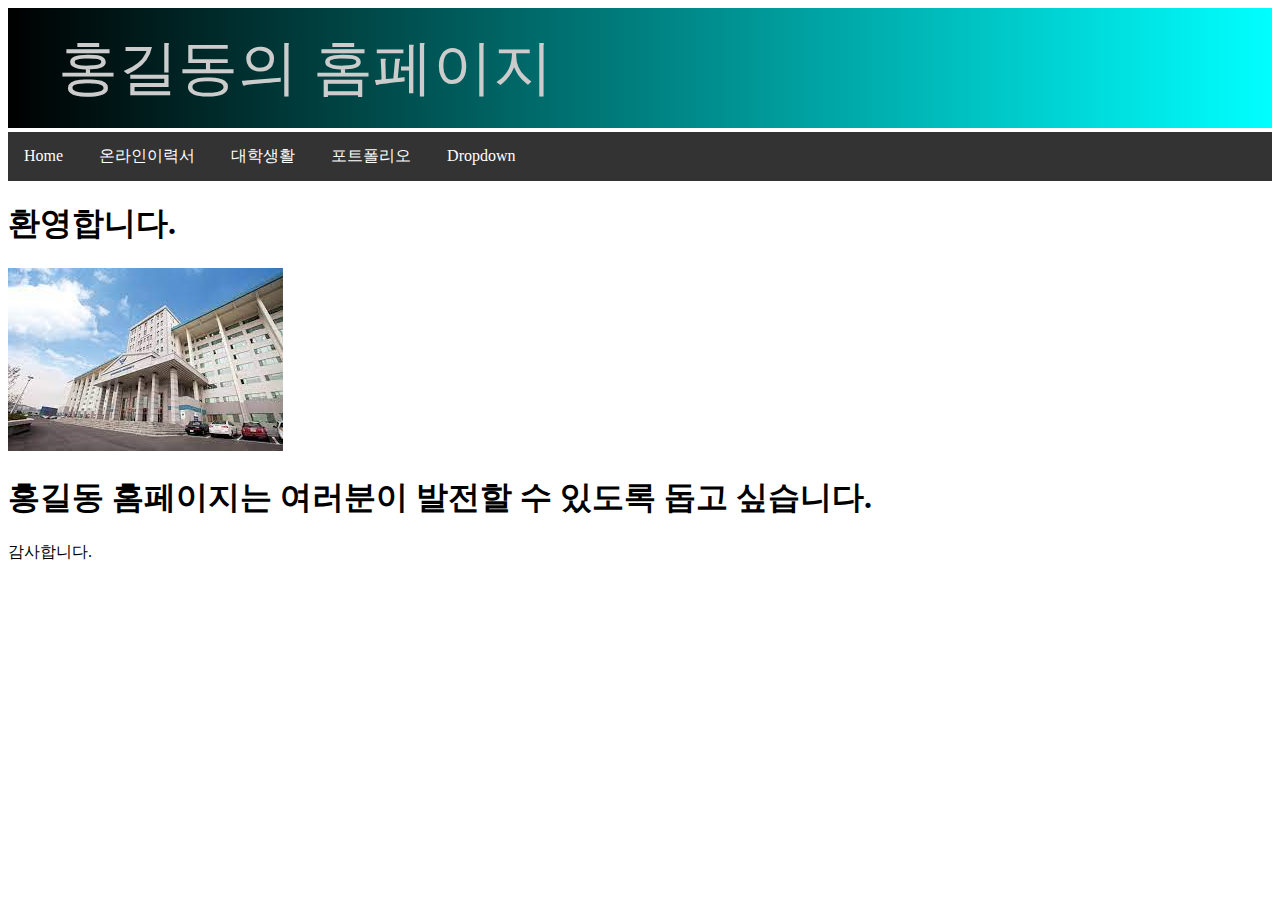
==== index.html @ bf4490af "first website upload" ====
<!DOCTYPE html>
<html lang="ko">
<head>
  <meta charset="UTF-8">
  <meta name="viewport" content="width=device-width, initial-scale=1.0">
  <title>'홍길동'의 홈페이지</title>
  <link rel="stylesheet" href="./css/mystyle.css">
  <style> </style>
</head>
<body>
  <svg height="120" width="100%">
    <!-- <defs> 요소는 그래픽 객체를 정의, <def> 요소 내에서 만든 객체는 출력되는 것은 아님
         나중에 사용하려면 fill 속성에 참조 연결하거나 <use> 요소를 이용해야함 
         <def> 요소 내에 선형그레디언트 정의 -->
    <defs>
      <linearGradient id="grad1" x1="0%" y1="0%" x2="100%" y2="0%">
        <stop offset="0%" style="stop-color:rgb(0,0,0);stop-opacity:1" />
        <stop offset="100%" style="stop-color:rgb(0,255,255);stop-opacity:1" />
      </linearGradient>
    </defs>
    <rect fill="url(#grad1)" x="0" y="0" width="100%" height="120" />
    <text fill="#cccccc" font-size="60" font-family="Verdana" x="50" y="80">홍길동의 홈페이지</text>
    Sorry, your browser does not support inline SVG.
  </svg>
    
  <ul>
    <li><a class="active" href="https://aaa.github.io/aaa">Home</a></li>
    <li><a href="./html/resume.html">온라인이력서</a></li>
    <li><a href="./html/ulife.html">대학생활</a></li>
    <li><a href="./html/portfolio.html">포트폴리오</a></li>
    <li class="dropdown">
      <a href="#" class="dropbtn">Dropdown</a>
      <div class="dropdown-content" >
        <a href="http://www.google.com">구글</a>
        <a href="http://www.youtube.com">유튜브</a>
        <a href="http://www.naver.com">네이버</a>
      </div>
    </li>
  </ul>

  <div>
    <h1 >환영합니다.</h1>
    <img src="./image/cwu.jpg" alt="청운대학교 사진">
  </div>
  <h1 >홍길동 홈페이지는 여러분이 발전할 수 있도록 돕고 싶습니다. </h1>
  <p> 감사합니다. </p>
   
   
</body>
</html>
---- css/mystyle.css ----
ul {
  list-style-type: none;
  margin: 0;
  padding: 0;
  overflow: visible;  
  /* 드롭다운메뉴가 확장될 때 메뉴 공간이 부족하여 오버플로우 발생
     overflow: visible; 은 오버클로우되는 콘텐츠를 잘라내지 않고 
     영역 범위 밖까지 콘텐츠를 출력함
     overflow: hidden은 오버클로우되는 콘텐츠를 잘라냄. */
  background-color: #333;
  position: sticky;
  top:0px;
  /* position: sticky는 미리 정의한 위치에 도달하기 전에는 
               다른 요소와 함께 스크롤 됨
     위치를 정의하기 위해 left, right, top, bottom 속성 사용
     top:0px; 은 화면(뷰포트)의 상단 0px 위치를 지정
     ul 요소는 뷰포트의 상단 0px 위치에 도달하면 sticky가 됨. 
     sticky는 화면에 마치 붙여놓은 것처럼 위치가 고정되는 것을 의미  
     스크롤 할 때 다른 요소는 함께 스크롤되지만 
     ul요소는 상단 0px 위치에 고정되어 움직이지 않음.  */
}

li {
  /* float: left; */
  display: inline-block;
  /* 가로방향으로 메뉴를 만들기 위해 두가지 방법 모두 사용 가능
     float: left;  => li항목을 float(부유)시키고 왼쪽부터 차례로 배치 
     display: inline-block; => 기본적으로 li는 display: block 요소임
                               즉, li항목 출력 후 줄바꿈이 일어남
     inline-block은 줄바꿈이 일어나지 않음
     따라서 li항목 출력 후 줄바꿈 없이 다음 li 항목이 가로방향으로 출력됨                           
     */
}

li a, .dropbtn {
  display: inline-block;
  /* a 요소와 .dropbtn(이것도 a 요소임)은 기본적으로 display: inline 요소임
     inline 요소는 block 요소와 달리 콘텐츠의 크기만큼만 영역을 차지함
     당연히 width, height, padding, margin 적용하지 못함. 
     아래와 같이 padding: 14px 16px;을 지정하면 보기 좋게 출력됨. 
     그러기 위해서는 display: inline-block로 바꾸어 주어야 함. 
     결과적으로 width, height, padding, margin 적용 가능함. 
     하지만 display: block 요소처럼 줄바꿈은 발생하지 않음.   
  */
  padding: 14px 16px;
  color: white;
  text-align: center;
  text-decoration: none;
}

li a:hover, .dropdown:hover .dropbtn {
  background-color: red;
}
/*     
li.dropdown {
  display: inline-block;
}
*/
.dropdown-content {
  /* .dropdown-content 클래스 요소는 구글, 유튜브, 네이버를 포함하는 
      확장되는 드롭다운 콘텐츠임. */
  display: none; /* 처음에는 드롭다운 메뉴가 보이지 않도록 설정 
                    사용자가 드롭다운 메뉴에 마우스오버하면 
                    display: block;으로 변경하여 보이게 함 
                    테스트를 할때는 메뉴가 보이지 않기 때문에
                    display: block로 하고 테스트하길 바람.  */
  position: absolute; 
  /* position: absolute; 는 출력되는 위치의 기준점을 정할 때 
     가장 가까운 조상(position: static;이 아니어야 함)을 기준점으로 사용 
     기본적으로 요소의 position 속성은 static으로 설정됨. 
     position: static은 normal flow에 따라 요소의 출력 위치가 정해짐
     html문서의 요소는 상단에서 하단으로 좌에서 우로 차례로 출력하는 것이
     normal flow(정상적인 흐름)임. 
     ***
     여기서, .dropdown-content의 아버지가 <li class="dropdown"> 요소임. 
             <li class="dropdown"> 요소는 position 속성을 지정하지 않음
             즉, position 속성은 기본값인 static으로 간주됨. 
     그렇다면 .dropdown-content의 할아버지를 살펴보자.     
             할아버지는 <ul>이고 position: sticky;로 설정함.
             따라서 <ul>요소를 기준으로 출력 위치가 결정됨       
  */
  background-color: #f9f9f9;
  min-width: 160px;
  box-shadow: 0px 8px 16px 0px rgba(0,0,0,0.2);
            /* 요소에 테두리(border)를 그리는 대신에 
               카드 형태의 박스의 그림지 효과를 줌. 
               오른쪽(0px), 아래(8px),
               blur(번짐, 16px), 확산(0px)
               그림자색 rgba(0,0,0,0.2) */
  z-index: 1; /* z-index 기본값은 0
                 요소들이 겹쳐질 때 z-index 값이 클수록 위쪽에 배치
                 아랫쪽에 배치되면 보이지 않거나 선택하지 못하게 됨. */
           
}

.dropdown-content a {
  color: black;
  padding: 12px 16px;
  text-decoration: none;
  display: block; 
  /* .dropdown-content a => .dropdown-content클래스의 후손인 a 
    a 요소는 기본적으로 display: inline 요소임 
     inline 요소는 block 요소와 달리 콘텐츠의 크기만큼만 영역을 차지함
     width, height, padding, margin 적용하지 못함. 
     특히, display: block 요소처럼 줄바꿈도 발생하지 않음.
     display: block로 바꾸어 주면 줄바꿈이 일어남. 
     구글
     유튜브
     네이버
     처럼 줄을 바꾸면서 드롭다운 목록이 출력됨. 
  */
  text-align: left;
}

.dropdown-content a:hover {background-color: #f1f1f1;}

.dropdown:hover .dropdown-content {
  display: block; /* 마우스 오버시 드롭다운 메뉴가 보이도록 설정 */
}
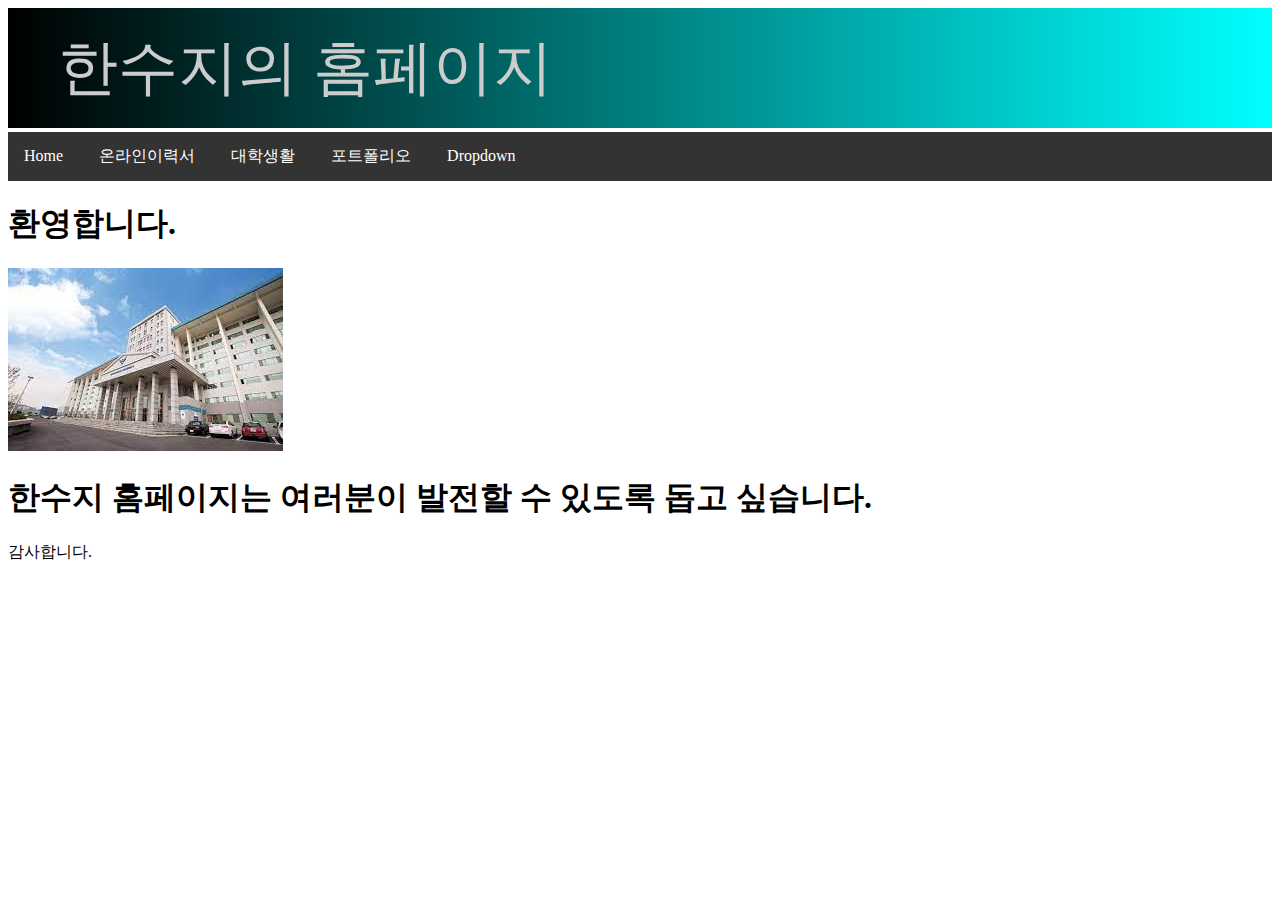
==== commit e83eec00: "index.html 수정" ====
--- a/index.html
+++ b/index.html
@@ -3,7 +3,7 @@
 <head>
   <meta charset="UTF-8">
   <meta name="viewport" content="width=device-width, initial-scale=1.0">
-  <title>'홍길동'의 홈페이지</title>
+  <title>한수지의 홈페이지</title>
   <link rel="stylesheet" href="./css/mystyle.css">
   <style> </style>
 </head>
@@ -19,7 +19,7 @@
       </linearGradient>
     </defs>
     <rect fill="url(#grad1)" x="0" y="0" width="100%" height="120" />
-    <text fill="#cccccc" font-size="60" font-family="Verdana" x="50" y="80">홍길동의 홈페이지</text>
+    <text fill="#cccccc" font-size="60" font-family="Verdana" x="50" y="80">한수지의 홈페이지</text>
     Sorry, your browser does not support inline SVG.
   </svg>
     
@@ -42,7 +42,7 @@
     <h1 >환영합니다.</h1>
     <img src="./image/cwu.jpg" alt="청운대학교 사진">
   </div>
-  <h1 >홍길동 홈페이지는 여러분이 발전할 수 있도록 돕고 싶습니다. </h1>
+  <h1 >한수지 홈페이지는 여러분이 발전할 수 있도록 돕고 싶습니다. </h1>
   <p> 감사합니다. </p>
    
    
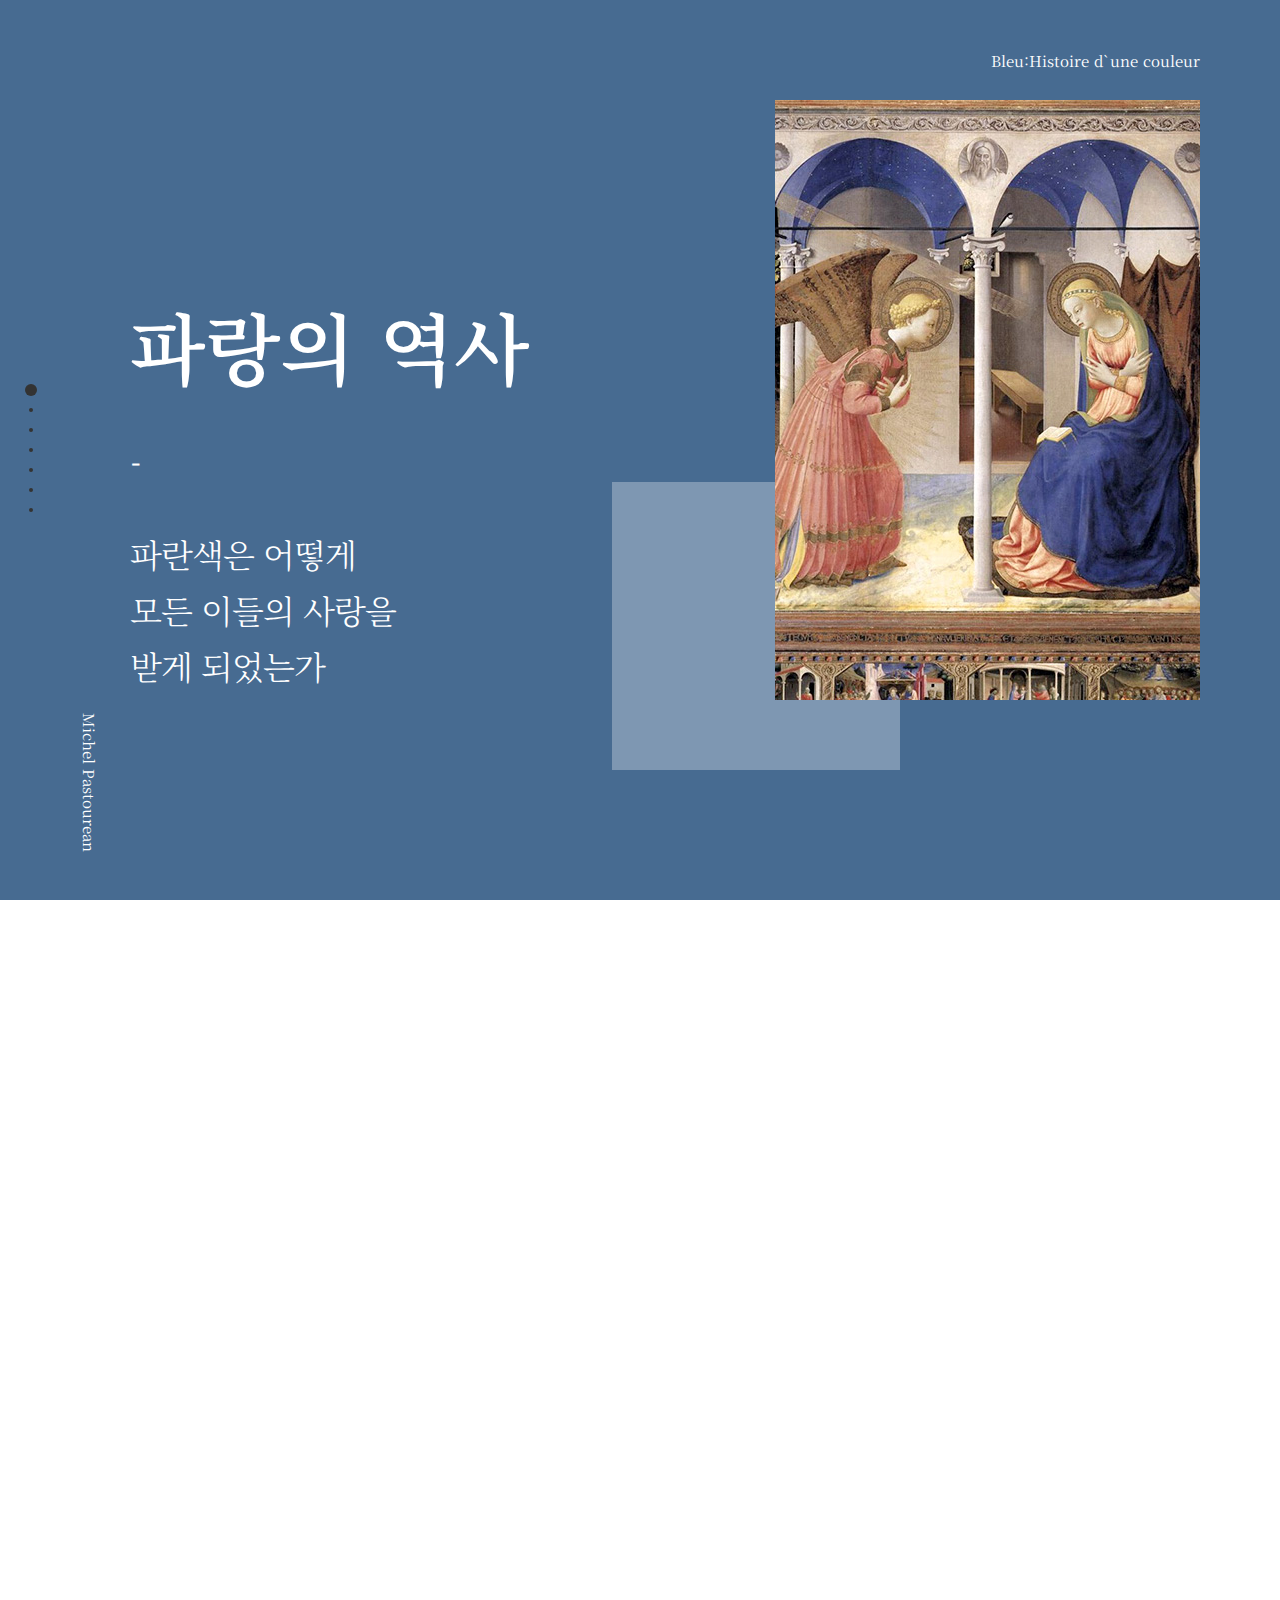
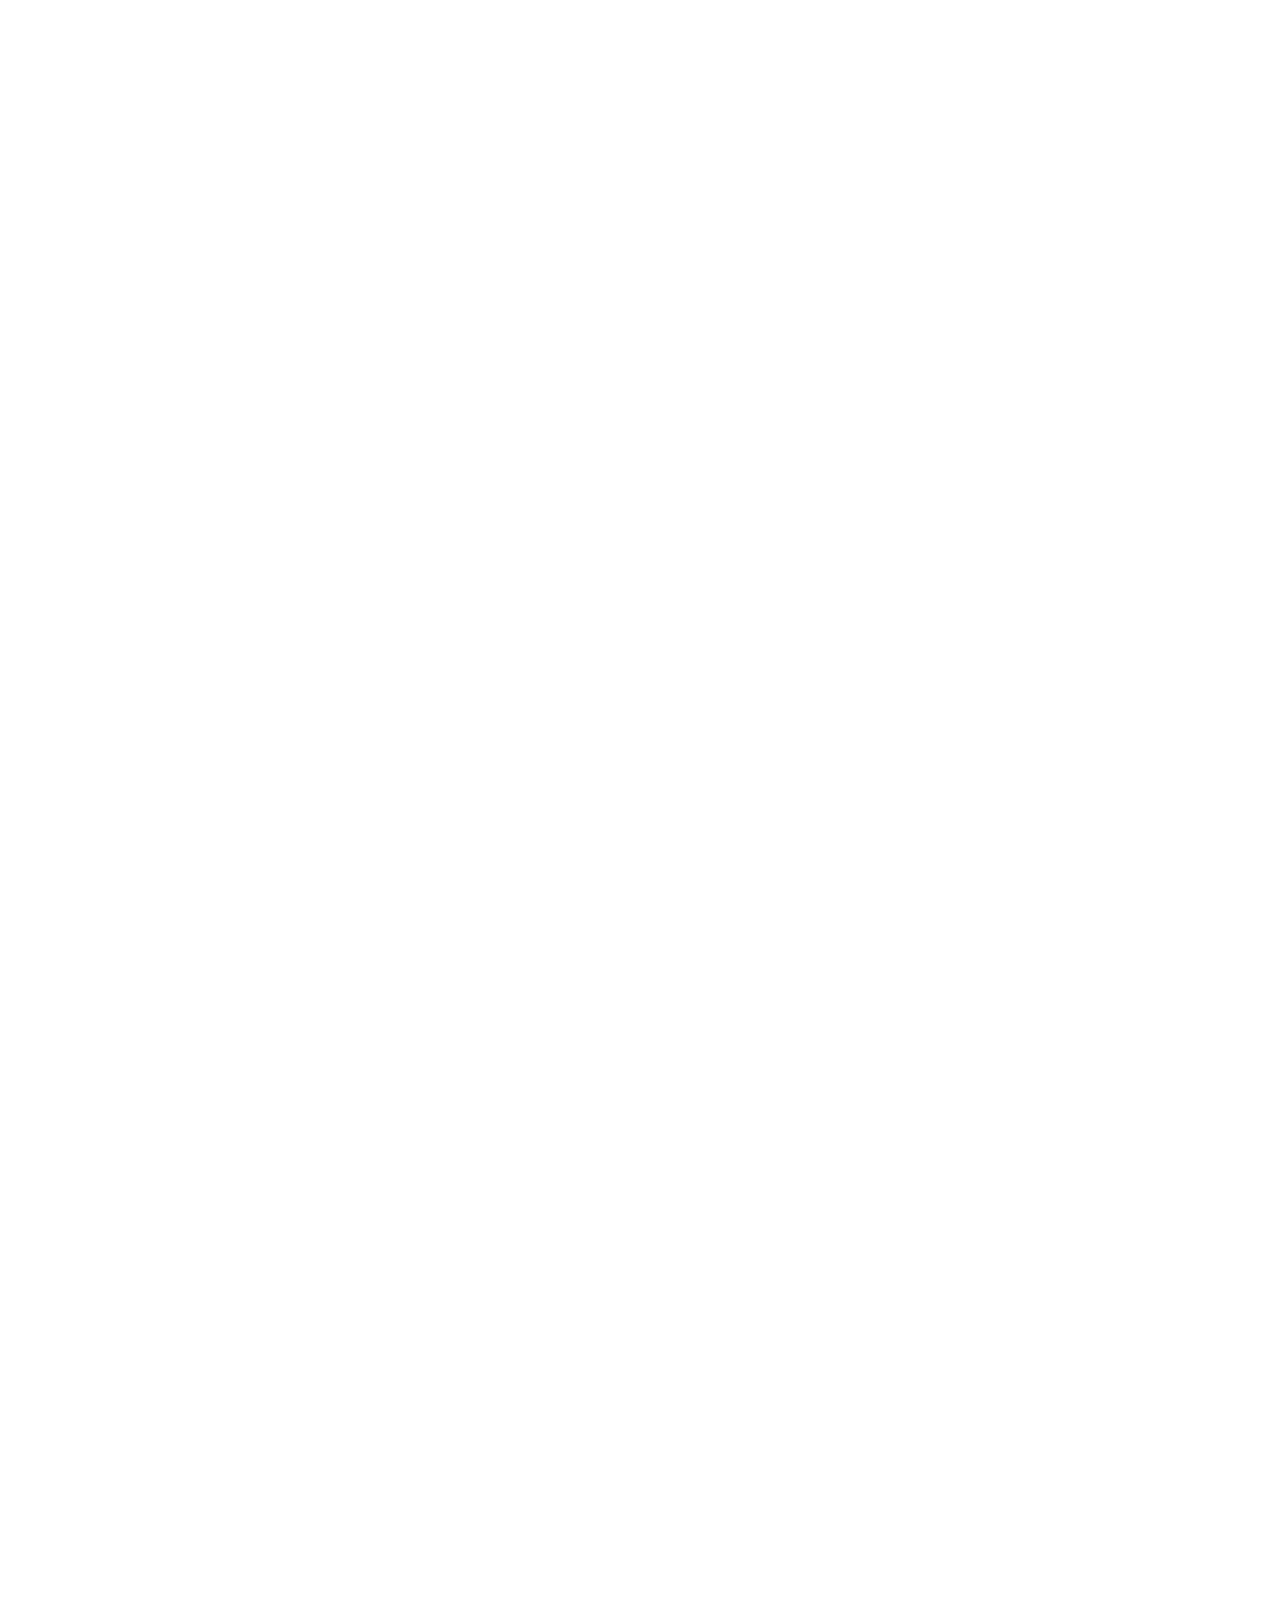
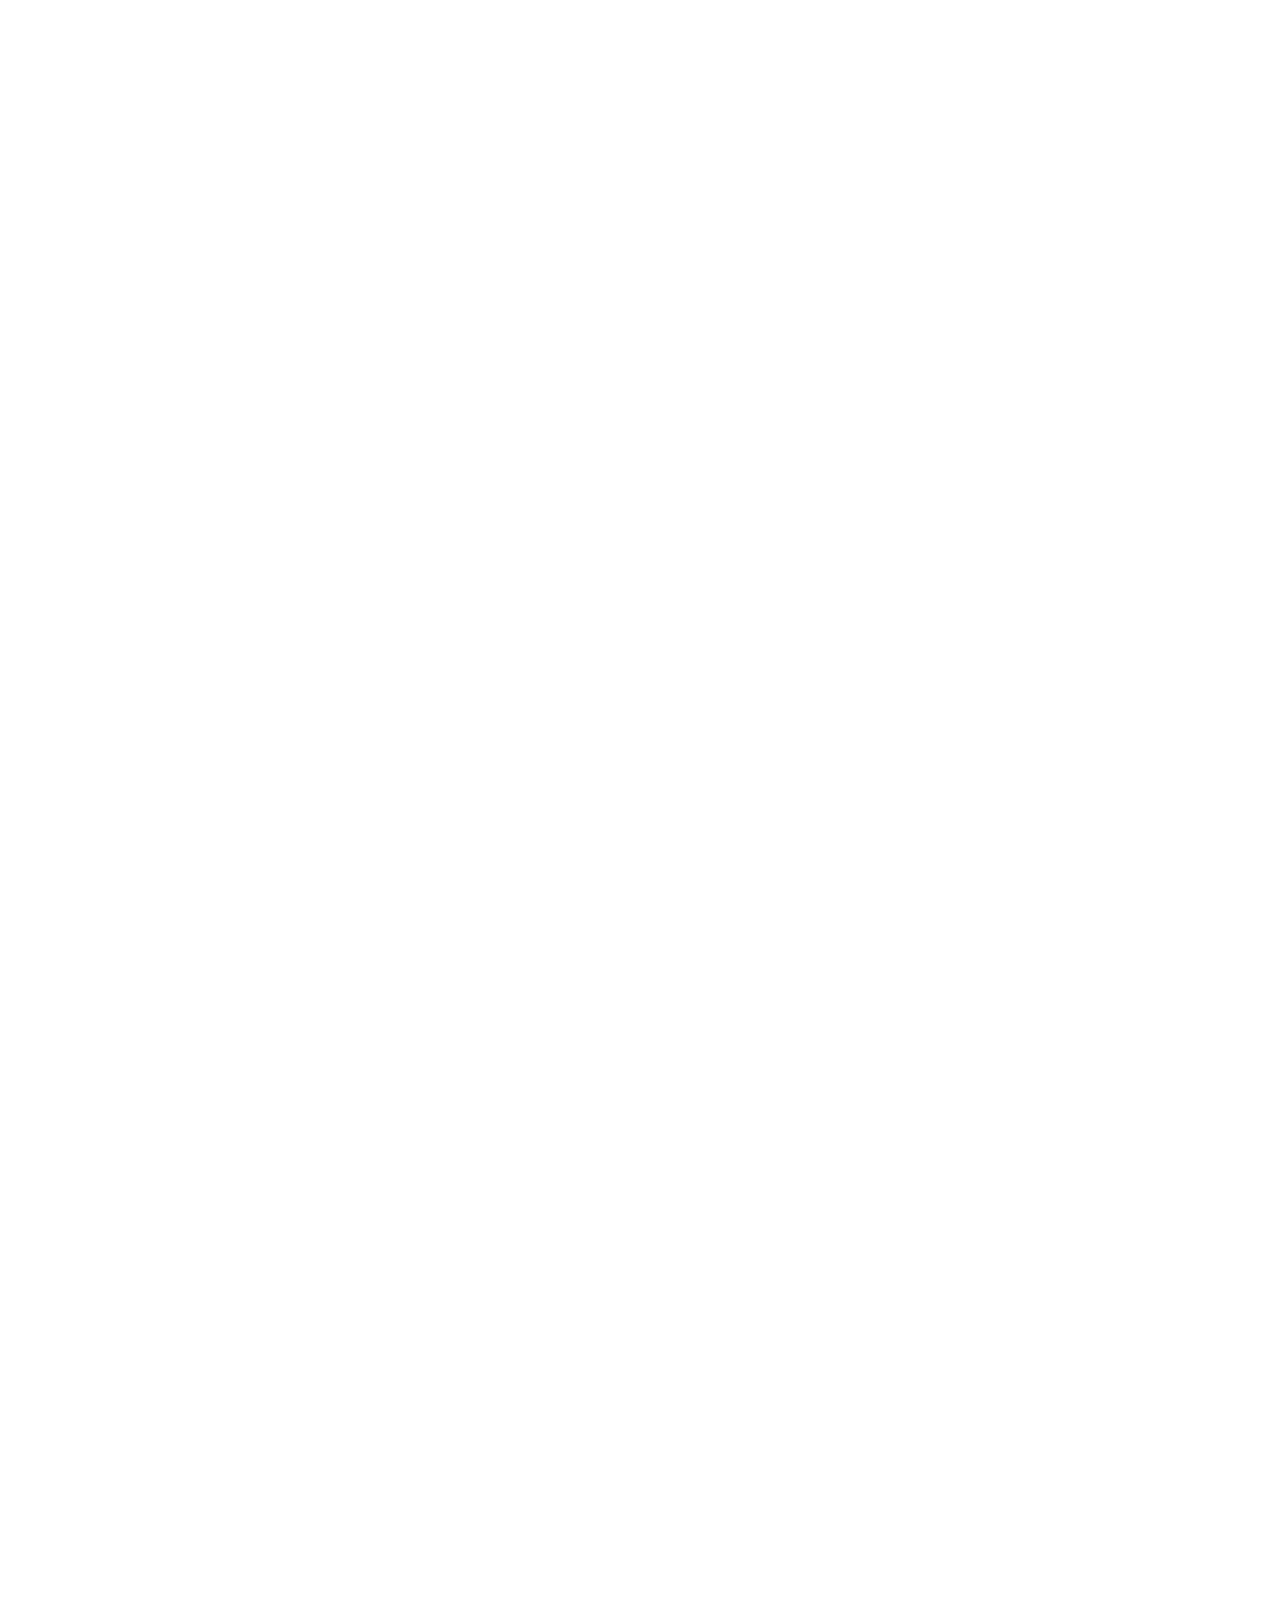
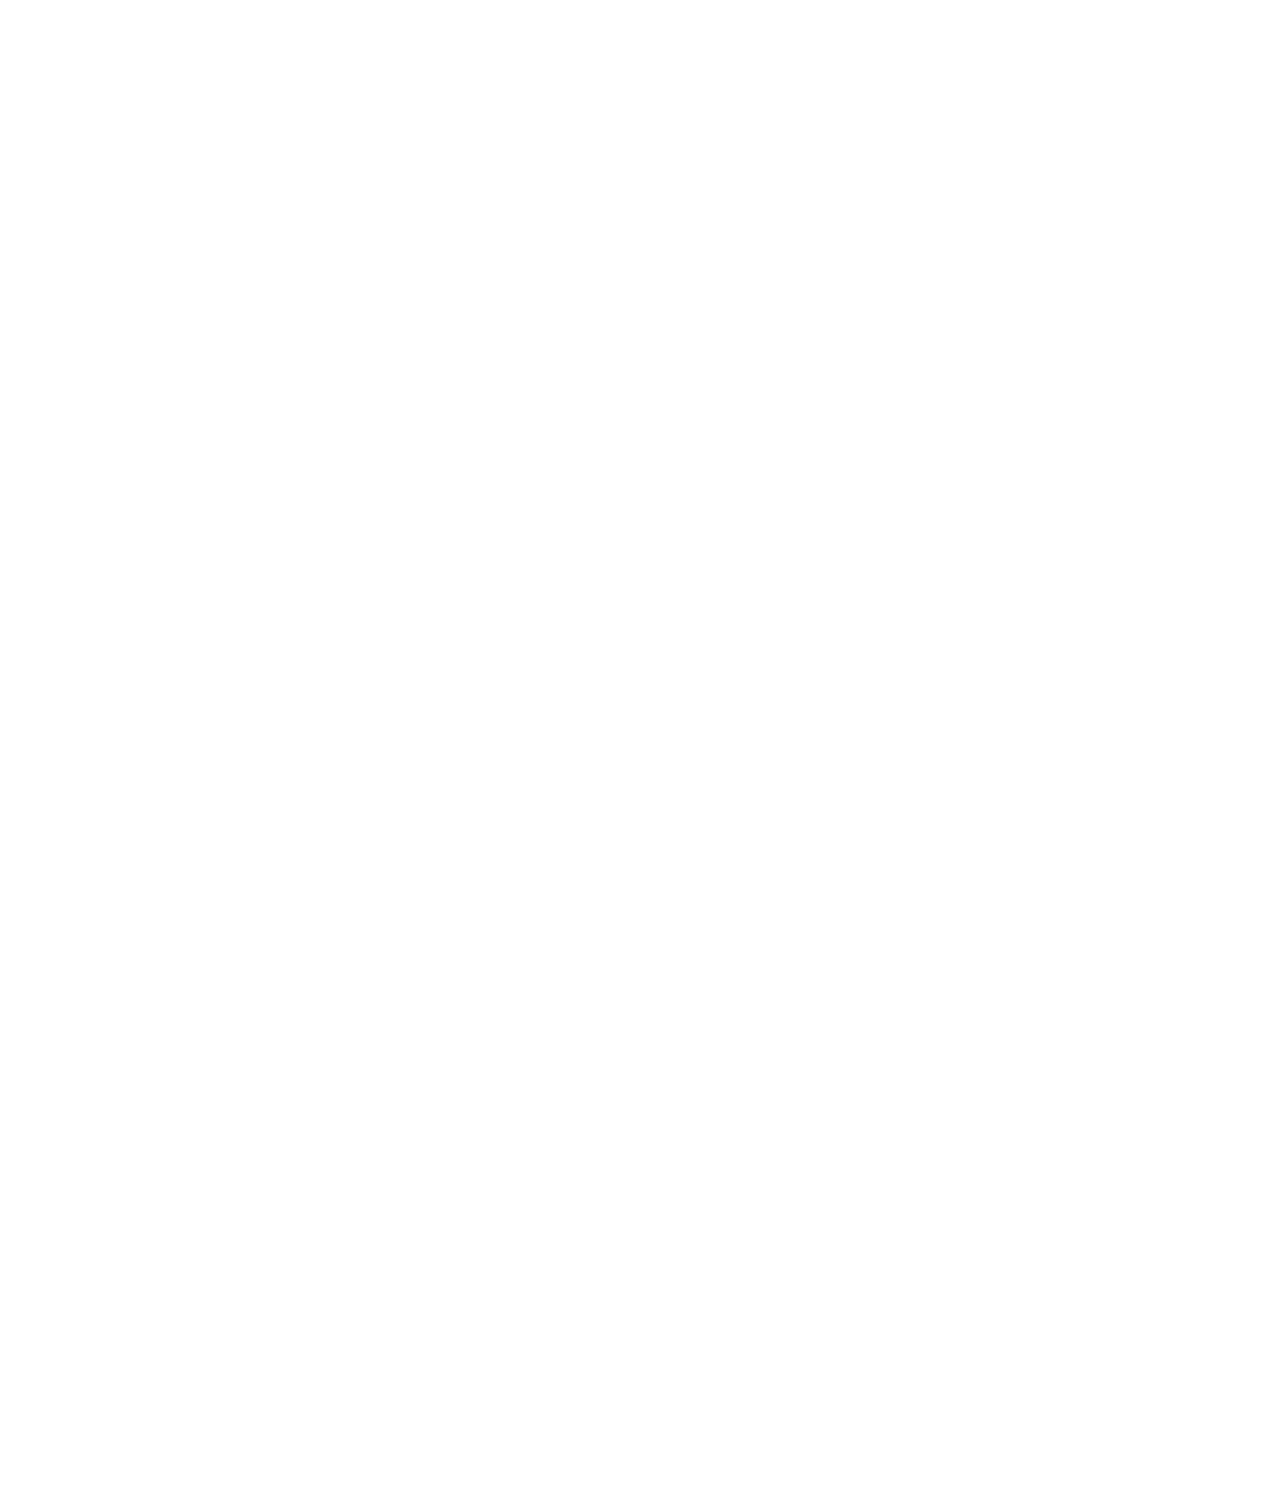
==== commit 60bc2c21: "first website upload" ====
--- a/index.html
+++ b/index.html
@@ -1,50 +1,255 @@
-<!DOCTYPE html>
-<html lang="ko">
-<head>
-  <meta charset="UTF-8">
-  <meta name="viewport" content="width=device-width, initial-scale=1.0">
-  <title>한수지의 홈페이지</title>
-  <link rel="stylesheet" href="./css/mystyle.css">
-  <style> </style>
-</head>
-<body>
-  <svg height="120" width="100%">
-    <!-- <defs> 요소는 그래픽 객체를 정의, <def> 요소 내에서 만든 객체는 출력되는 것은 아님
-         나중에 사용하려면 fill 속성에 참조 연결하거나 <use> 요소를 이용해야함 
-         <def> 요소 내에 선형그레디언트 정의 -->
-    <defs>
-      <linearGradient id="grad1" x1="0%" y1="0%" x2="100%" y2="0%">
-        <stop offset="0%" style="stop-color:rgb(0,0,0);stop-opacity:1" />
-        <stop offset="100%" style="stop-color:rgb(0,255,255);stop-opacity:1" />
-      </linearGradient>
-    </defs>
-    <rect fill="url(#grad1)" x="0" y="0" width="100%" height="120" />
-    <text fill="#cccccc" font-size="60" font-family="Verdana" x="50" y="80">한수지의 홈페이지</text>
-    Sorry, your browser does not support inline SVG.
-  </svg>
-    
-  <ul>
-    <li><a class="active" href="https://aaa.github.io/aaa">Home</a></li>
-    <li><a href="./html/resume.html">온라인이력서</a></li>
-    <li><a href="./html/ulife.html">대학생활</a></li>
-    <li><a href="./html/portfolio.html">포트폴리오</a></li>
-    <li class="dropdown">
-      <a href="#" class="dropbtn">Dropdown</a>
-      <div class="dropdown-content" >
-        <a href="http://www.google.com">구글</a>
-        <a href="http://www.youtube.com">유튜브</a>
-        <a href="http://www.naver.com">네이버</a>
-      </div>
-    </li>
-  </ul>
-
-  <div>
-    <h1 >환영합니다.</h1>
-    <img src="./image/cwu.jpg" alt="청운대학교 사진">
-  </div>
-  <h1 >한수지 홈페이지는 여러분이 발전할 수 있도록 돕고 싶습니다. </h1>
-  <p> 감사합니다. </p>
-   
-   
-</body>
+<!doctype html>
+<html lang="ko">
+<head>
+	<meta charset="UTF-8" />
+  <title>파랑의 역사</title>
+  <link rel="icon" type="image/png" sizes="16x16" href="images/favicon.png">
+  <link rel="stylesheet" href="css/reset.css">
+  <link rel="stylesheet" href="css/fullpage.css">
+  <link rel="stylesheet" href="css/style.css">
+  <script src="js/jquery-1.12.3.js"></script>
+  <script src="js/jquery.easing.min.js"></script>
+  <script src="js/fullpage.js"></script>
+	<script src="js/function.js"></script>
+</head>
+<body>
+
+  <div id="wrap">
+    <header>
+      <h1>파랑의 역사</h1>
+    </header><!--end of header-->
+    <hr>
+
+    <section id="fullpage" class="section">
+      <!-- 파랑의 역사(Home) -->
+      <h2 class="sr-only">목차 1.</h2>
+      <div class="cont cont_home section">
+        <h2>파랑의 역사</h2>
+        <h3>
+          파란색은 어떻게<br>
+          모든 이들의 사랑을<br>
+          받게 되었는가
+        </h3>
+
+        <p class="writer">Michel Pastourean</p>
+        <p class="title">Bleu:Histoire d`une couleur</p>
+
+        <div class="img_bg"></div>
+        <div class="img">표지 그림 「수태고지」</div>
+      </div>
+      <hr>
+
+      <!-- 색과 역사 -->
+      <h2 class="sr-only">목차 2.</h2>
+      <div class="cont cont_0 section">
+        <div class="bg">
+        <h2>색과 역사</h2>
+
+          <div class="slides clearfix">
+            <ul>
+              <li class="name clearfix">
+                <h3>색의 역사</h3>
+                <p>
+                  색은 우리가 생각하는 것만큼 자연스러운 현상이 아니다.<br>
+                  오히려 모든 일반적 경향이나 분석에 전혀 들어맞지 않는 복잡한 문화 구조라 할 수 있다.<br>
+                  따라서 색은 다양하고 어려운 문제들을 제기한다.<br>
+                  파랑의 역사는 문화를 초월한 색들을 이해하기 위해, 참고 문헌을 작성하였다.
+                </p>
+                <div class="img">참고 이미지</div>
+                <div class="txt">라피스라줄리 원석의 확대사진</div>
+              </li>
+
+              <li class="history clearfix">
+                <h3>색에 대한 연구</h3>
+                <p>
+                  파란색이 사회·예술·종교적으로 어떻게 사용되어 왔는지 살펴보기 위해<br>
+                  태고까지 거슬러 올라갈 필요는 없다.<br>
+                  파란색은 지구가 탄생하면서부터 자연에 널리 퍼져 있는 색이었음에도,<br>
+                  인류는 이 색을 어렵게 그리고 뒤늦게야 재현하고 생산하고 다룰 수 있게 되었다.
+                </p>
+
+                <div class="img">참고 이미지</div>
+                <div class="txt">「이슈타르 문으로의 행진」(부분) 기원전 850년경, 독일 페르가몬 박물관</div>
+              </li>
+
+              <li class="today clearfix">
+                <h3>오늘 날의 색</h3>
+                <p>
+                  오늘날의 파랑은 초록과 빨강을 훨씬 압도하는,<br>
+                  모든 유럽인들이 가장 좋아하는 색으로 손꼽힌다. 과거는 이와 다르다.<br>
+                  수 세기가 흐르면서 색의 가치가 완전히 뒤바뀐 것이다.<br>
+                  파랑의 역사는 이러한 반전에 중점을 두었다.
+                </p>
+                <div class="img">참고 이미지</div>
+                <div class="txt">「유리질의 찰흙으로 만든 이집트 왕녀 두상」 기원전 13세기, 프랑스 파리, 루브르 박물관</div>
+              </li>
+            </ul>
+          </div><!--close slide-->
+
+          <span class="prev">이전</span>
+          <span class="next">다음</span>
+          
+        </div><!--close bg-->
+      </div>
+      <hr>
+
+      <!-- 보이지 않는 색 -->
+      <h2 class="sr-only">목차 3.</h2>
+      <div class="cont cont_1 section">
+        <div class="bg">
+          <h2>보이지 않는 색</h2>
+          <h3>파란색</h3>
+          <p>
+            파란색이 모든 인간 활동에서 거의 눈에 띄지 않는 색채였으며,<br>
+            고대의 여러 언어엔 이 색을 명명<br>
+            하는 데에 어려움을 겪은 흔적이 남아 있다.
+          </p>
+          <p>
+            그리스의 작가들은 어떤 특정한 사물이나 식물<br>
+            혹은 광물의 분명한 청색을 표현할 때는<br>
+            청색 관련 어휘들 중에 존재하지도 않는 단어들을 쓰기도 했다.
+          </p>
+
+          <p class="screen"><a href="#">염료의 재료</a></p>
+          <p class="txt">대청</p>
+
+          <ul class="thumb clearfix">
+            <li class="on"><a href="images/content_2_big_1.jpg" title="대청">대청</a></li>
+            <li><a href="images/content_2_big_2.jpg" title="인디고">인디고</a></li>
+            <li><a href="images/content_2_big_3.jpg" title="남동석">남동석</a></li>
+            <li><a href="images/content_2_big_4.jpg" title="청금석">청금석</a></li>
+            <li><a href="images/content_2_big_5.jpg" title="글라우코스">글라우코스</a></li>
+          </ul>
+        </div>
+      </div>
+      <hr>
+
+      <!-- 새로운 색 -->
+      <h2 class="sr-only">목차 4.</h2>
+      <div class="cont cont_2 section">
+        <div class="bg">
+          <h2>새로운 색</h2>
+
+          <h3>청색의 유행</h3>
+          <p>
+            12세기부터 청색은 서양 사회에서<br>
+            고대 로마 시대나 중세 초기 때처럼<br>
+            별로 중요하지 않거나<br>
+            이름 없는 색이 더 이상 아니었다.
+          </p>
+          <p>
+            아주 짧은 기간 사이에 청색은<br>
+            유행하는 색, 귀족적인 색으로 돌변했으며,<br>
+            경제적 가치가 상승했다.
+          </p>
+          <p>
+            의복에서 가장 두드러졌으며,<br>
+            예술 창조 활동으로 급속히 퍼져 나갔다.
+          </p>
+
+          <div class="frame">
+            <div class="frame_img">
+              <ul class="clearfix">
+                  <li><a href="javascript:void();" title="「영국의 왕 리처드 2세를 위해 그려진 두 폭 패널화」 1395년, 영국 런던">이미지 자료1</a></li>
+                  <li><a href="javascript:void();" title="「페루의 한 인디고 제조소」 17세기, 스페인 마드리드">이미지 자료2</a></li>
+                  <li><a href="javascript:void();" title="「수태 고지」 15세기, 프라 안젤리코">이미지 자료3</a></li>
+                  <li><a href="javascript:void();" title="「잉글랜드 왕 에드워드 1세의 충성 서약」 1460년경, 프랑스 파리">이미지 자료4</a></li>
+                  <li><a href="javascript:void();" title="「청기사」 1535년경, 루카스 크라나흐, 독일">이미지 자료5</a></li>
+                </ul>
+            </div>
+
+            <p class="txt">「영국의 왕 리처드 2세를 위해 그려진 두 폭 패널화」 1395년, 영국 런던</p>
+          </div>
+
+          <span class="prev">이전</span>
+          <span class="next">다음</span>
+        </div>
+      </div>
+      <hr>
+
+      <!-- 경건한 색 -->
+      <h2 class="sr-only">목차 5.</h2>
+      <div class="cont cont_3 section">
+        <div class="bg">
+          <h2>경건한 색</h2>
+
+          <h3>도덕적인 색</h3>
+          <p>
+            14세기 중반부터 서양에서는 청색이 새로운 역사의 국면으로 접어든다.<br>
+            청색은 왕의 색, 성모 마리아의 색과 더불어 검은색과 함께 ‘도덕적인 색’이 되었다.  
+          </p>
+
+          <div class="gall">
+            <div class="gallcontent">
+              <a href="#" class="gallClose">img view</a>
+            </div>
+          </div>
+
+          <div class="gallery">
+            <ul class="clearfix">
+              <li>
+                <a href="images/content_4_big_1.png" class="gallOpen">
+                  <span class="more">더보기</span>
+                  <p class="txt">「비탄에 잠긴 성모」 1660년경, 필리프 드 샹페뉴</p>
+                </a>
+              </li>
+
+              <li>
+                <a href="images/content_4_big_2.jpg" class="gallOpen">
+                  <span class="more">더보기</span>
+                  <p class="txt">「수태고지」 1495년경, 로렌초 디 크레디</p>
+                </a>
+              </li>
+
+              <li>
+                <a href="images/content_4_big_3.jpg" class="gallOpen">
+                  <span class="more">더보기</span>
+                  <p class="txt">「시편집」 1210년, 프랑스 샹티이</p>
+                </a>
+              </li>
+            </ul>
+          </div>
+        </div>
+      </div>
+      <hr>
+
+      <!-- 가장 사랑받는 색 -->
+      <h2 class="sr-only">목차 6.</h2>
+      <div class="cont cont_4 section">
+        <div class="bg">
+          <h2>가장 사랑받는 색</h2>
+
+          <h3>오늘날의 파랑이 되기까지</h3>
+          <p>
+            18세기에는, 천염 염료의 발달과 합성 안료의 발견으로 새로운 색조인 프러시안블루, 감청색이 탄생했으며<br>
+            새롭게 형성된 색의 상징체계에서 청색은 진보의 색, 빛의 색, 꿈과 자유의 색으로 인식되기 시작했다.   
+          </p>
+
+          <p class="screen">오늘날의 그림</p>
+          <p class="txt">「1830년 7월 28일 파리 시청 앞에서의 투쟁」 장빅토르 슈네츠</p>
+
+          <ul class="thumb">
+            <li class="on"><a href="images/content_5_big_1.jpg" title="「1830년 7월 28일 파리 시청 앞에서의 투쟁」 장빅토르 슈네츠">이미지 자료 1</a></li>
+            <li><a href="images/content_5_big_2.jpg" title="「Charles Camoin」 1957년, 샤를 카무앙">이미지 자료 2</a></li>
+            <li><a href="images/content_5_big_3.jpg" title="「떠돌이 여가수」 1938년, 장도미니크 반 콜라에르">이미지 자료 3</a></li>
+            <li><a href="images/content_5_big_4.jpg" title="「청색스펀지를 이용한 돌출 효과」 1957년경, 이브 클랭">이미지 자료 4</a></li>
+          </ul>
+        </div>
+      </div>
+      <hr>
+
+      <div class="cont cont_5 section">
+        <footer>
+          <address>
+            미셸 파스투로(지은이), 고봉만, 김연실(옮긴이), 민음사<br>
+            본 페이지는 상업적 목적이 아닌 개인 포트폴리오용으로 제작되었습니다.<br>
+            &copy; 2024. All Rights Reserved.
+          </address>
+        </footer><!-- end of footer -->
+      </div>
+    </section><!--end of section-->
+  </div><!--end of wrap-->
+
+<script src="js/fullpage_initial.js"></script>
+</body>
 </html>--- a/css/fullpage.css
+++ b/css/fullpage.css
@@ -0,0 +1,236 @@
+/*!
+ * fullPage 3.0.7
+ * https://github.com/alvarotrigo/fullPage.js
+ *
+ * @license GPLv3 for open source use only
+ * or Fullpage Commercial License for commercial use
+ * http://alvarotrigo.com/fullPage/pricing/
+ *
+ * Copyright (C) 2018 http://alvarotrigo.com/fullPage - A project by Alvaro Trigo
+ */
+html.fp-enabled,
+.fp-enabled body {
+    margin: 0;
+    padding: 0;
+    overflow:hidden;
+
+    /*Avoid flicker on slides transitions for mobile phones #336 */
+    -webkit-tap-highlight-color: rgba(0,0,0,0);
+}
+.fp-section {
+    position: relative;
+    -webkit-box-sizing: border-box; /* Safari<=5 Android<=3 */
+    -moz-box-sizing: border-box; /* <=28 */
+    box-sizing: border-box;
+}
+.fp-slide {
+    float: left;
+}
+.fp-slide, .fp-slidesContainer {
+    height: 100%;
+    display: block;
+}
+.fp-slides {
+    z-index:1;
+    height: 100%;
+    overflow: hidden;
+    position: relative;
+    -webkit-transition: all 0.3s ease-out; /* Safari<=6 Android<=4.3 */
+    transition: all 0.3s ease-out;
+}
+.fp-section.fp-table, .fp-slide.fp-table {
+    display: table;
+    table-layout:fixed;
+    width: 100%;
+}
+.fp-tableCell {
+    display: table-cell;
+    vertical-align: middle;
+    width: 100%;
+    height: 100%;
+}
+.fp-slidesContainer {
+    float: left;
+    position: relative;
+}
+.fp-controlArrow {
+    -webkit-user-select: none; /* webkit (safari, chrome) browsers */
+    -moz-user-select: none; /* mozilla browsers */
+    -khtml-user-select: none; /* webkit (konqueror) browsers */
+    -ms-user-select: none; /* IE10+ */
+    position: absolute;
+    z-index: 4;
+    top: 50%;
+    cursor: pointer;
+    width: 0;
+    height: 0;
+    border-style: solid;
+    margin-top: -38px;
+    -webkit-transform: translate3d(0,0,0);
+    -ms-transform: translate3d(0,0,0);
+    transform: translate3d(0,0,0);
+}
+.fp-controlArrow.fp-prev {
+    left: 15px;
+    width: 0;
+    border-width: 38.5px 34px 38.5px 0;
+    border-color: transparent #fff transparent transparent;
+}
+.fp-controlArrow.fp-next {
+    right: 15px;
+    border-width: 38.5px 0 38.5px 34px;
+    border-color: transparent transparent transparent #fff;
+}
+.fp-scrollable {
+    overflow: hidden;
+    position: relative;
+}
+.fp-scroller{
+    overflow: hidden;
+}
+.iScrollIndicator{
+    border: 0 !important;
+}
+.fp-notransition {
+    -webkit-transition: none !important;
+    transition: none !important;
+}
+#fp-nav {
+    position: fixed;
+    z-index: 100;
+    margin-top: -32px;
+    top: 50%;
+    opacity: 1;
+    -webkit-transform: translate3d(0,0,0);
+}
+#fp-nav.fp-right {
+    right: 17px;
+}
+#fp-nav.fp-left {
+    left: 17px;
+}
+.fp-slidesNav{
+    position: absolute;
+    z-index: 4;
+    opacity: 1;
+    -webkit-transform: translate3d(0,0,0);
+    -ms-transform: translate3d(0,0,0);
+    transform: translate3d(0,0,0);
+    left: 0 !important;
+    right: 0;
+    margin: 0 auto !important;
+}
+.fp-slidesNav.fp-bottom {
+    bottom: 17px;
+}
+.fp-slidesNav.fp-top {
+    top: 17px;
+}
+#fp-nav ul,
+.fp-slidesNav ul {
+  margin: 0;
+  padding: 0;
+}
+#fp-nav ul li,
+.fp-slidesNav ul li {
+    display: block;
+    width: 14px;
+    height: 13px;
+    margin: 7px;
+    position:relative;
+}
+.fp-slidesNav ul li {
+    display: inline-block;
+}
+#fp-nav ul li a,
+.fp-slidesNav ul li a {
+    display: block;
+    position: relative;
+    z-index: 1;
+    width: 100%;
+    height: 100%;
+    cursor: pointer;
+    text-decoration: none;
+}
+#fp-nav ul li a.active span,
+.fp-slidesNav ul li a.active span,
+#fp-nav ul li:hover a.active span,
+.fp-slidesNav ul li:hover a.active span{
+    height: 12px;
+    width: 12px;
+    margin: -6px 0 0 -6px;
+    border-radius: 100%;
+ }
+#fp-nav ul li a span,
+.fp-slidesNav ul li a span {
+    border-radius: 50%;
+    position: absolute;
+    z-index: 1;
+    height: 4px;
+    width: 4px;
+    border: 0;
+    background: #333;
+    left: 50%;
+    top: 50%;
+    margin: -2px 0 0 -2px;
+    -webkit-transition: all 0.1s ease-in-out;
+    -moz-transition: all 0.1s ease-in-out;
+    -o-transition: all 0.1s ease-in-out;
+    transition: all 0.1s ease-in-out;
+}
+#fp-nav ul li:hover a span,
+.fp-slidesNav ul li:hover a span{
+    width: 10px;
+    height: 10px;
+    margin: -5px 0px 0px -5px;
+}
+#fp-nav ul li .fp-tooltip {
+    position: absolute;
+    top: -2px;
+    color: #fff;
+    font-size: 14px;
+    font-family: arial, helvetica, sans-serif;
+    white-space: nowrap;
+    max-width: 220px;
+    overflow: hidden;
+    display: block;
+    opacity: 0;
+    width: 0;
+    cursor: pointer;
+}
+#fp-nav ul li:hover .fp-tooltip,
+#fp-nav.fp-show-active a.active + .fp-tooltip {
+    -webkit-transition: opacity 0.2s ease-in;
+    transition: opacity 0.2s ease-in;
+    width: auto;
+    opacity: 1;
+}
+#fp-nav ul li .fp-tooltip.fp-right {
+    right: 20px;
+}
+#fp-nav ul li .fp-tooltip.fp-left {
+    left: 20px;
+}
+.fp-auto-height.fp-section,
+.fp-auto-height .fp-slide,
+.fp-auto-height .fp-tableCell{
+    height: auto !important;
+}
+
+.fp-responsive .fp-auto-height-responsive.fp-section,
+.fp-responsive .fp-auto-height-responsive .fp-slide,
+.fp-responsive .fp-auto-height-responsive .fp-tableCell {
+    height: auto !important;
+}
+
+/*Only display content to screen readers*/
+.fp-sr-only{
+    position: absolute;
+    width: 1px;
+    height: 1px;
+    padding: 0;
+    overflow: hidden;
+    clip: rect(0, 0, 0, 0);
+    white-space: nowrap;
+    border: 0;
+}--- a/css/style.css
+++ b/css/style.css
@@ -0,0 +1,139 @@
+@charset "utf-8";
+@import url('https://fonts.googleapis.com/css?family=Noto+Serif+KR:300,500,600&display=swap');
+
+/* default */
+body{font-family:'Noto Serif KR', serif;}
+#wrap{margin:0 auto; width:100%;}
+.cont{position:relative; margin:0 auto; height:950px; min-width:1200px;}
+
+/* header */
+header{position:fixed; right:30px; top:50%; z-index:200; margin-top:-83px; width:15px; height:165px;}
+header>h1{display:none;}
+
+/* section - home*/
+.cont_home{position:relative; background-color:#476b91; color:#fff;}
+.cont_home h2{padding-top:85px; margin-left:130px; font-weight:600; font-size:78px;}
+.cont_home h2:after{content:'-'; display:block; font-size:33px; margin:40px 0;}
+.cont_home h3{margin:40px 0 0 130px; font-size:33px; line-height:1.7; font-weight:300; letter-spacing:-1px;}
+.cont_home p{font-weight:normal; font-size:15px;}
+.cont_home .writer{position:absolute; left:20px; bottom:107px; transform:rotate(90deg);}
+.cont_home .title{position:absolute; right:80px; top:50px;}
+.cont_home .img_bg{position:absolute; right:380px; bottom:130px; width:288px; height:288px; background-color:rgba(255,255,255,0.3);}
+.cont_home .img{position:absolute; right:80px; top:100px; width:425px; height:600px; text-indent:-9999px; background-image: url(../images/intro_img.jpg);}
+
+/* section - 색과 역사*/
+.cont_0{width:100%; background-color:#6284a7;}
+.cont_0 .bg{position:absolute; left:50%; top:50%; margin:-400px 0 0 -600px; width:1200px; height:800px; background-color:#fff;}
+.cont_0 .bg h2{margin:50px; font-weight:600; font-size:56px; color:#283e50;}
+.cont_0 .bg .slides{position:relative; overflow:hidden; margin-left:50px; width:1100px; height:580px;}
+.cont_0 .bg .slides ul{position:absolute; left:0; top:0; width:3300px; height:580px;}
+.cont_0 .bg .slides ul li{float:left; width:1100px; height:580px;}
+.cont_0 .bg .slides ul li h3{float:left; margin-right:50px; color:#283e50; font-size:38px; font-weight:500;}
+.cont_0 .bg .slides ul li p{float:left; color:#3b3b3b; font-size:18px; line-height:1.6;}
+.cont_0 .bg .slides ul li .img{float:left; margin-top:115px; width:1100px; height:325px; text-indent:-9999px;}
+.cont_0 .bg .slides ul .name .img{background-image:url(../images/content_1_name.jpg);}
+.cont_0 .bg .slides ul .history .img{background-image:url(../images/content_1_history.jpg);}
+.cont_0 .bg .slides ul .today .img{background-image:url(../images/content_1_today.jpg);}
+.cont_0 .bg .slides ul li .txt{clear:both; height:30px; line-height:30px; color:#3b3b3b; font-size:15px; text-align:center;}
+
+.cont_0 .bg .prev{display:block; position:absolute; left:-57px; top:50%; margin-top:-23px; width:27px; height:47px; text-indent:-9999px; background-image:url(../images/sprite_ico.png); background-position:-78px 0;}
+.cont_0 .bg .prev:hover,.cont_0 .bg .prev:focus{background-position:-41px 0;}
+.cont_0 .bg .next{display:block; position:absolute; right:-57px; top:50%; margin-top:-23px; width:27px; height:47px; text-indent:-9999px; background-image:url(../images/sprite_ico.png); background-position:-150px 0;}
+.cont_0 .bg .next:hover,.cont_0 .bg .next:focus{background-position:-113px 0;}
+
+/* section - 보이지 않는 색*/
+.cont_1{background-color:#476b91;}
+.cont_1 .bg{position:absolute; left:50%; top:50%; margin:-400px 0 0 -600px; width:1200px; height:800px; background-color: #fff;}
+.cont_1 .bg h2{margin:50px; font-weight:600; font-size:56px; color:#283e50;}
+.cont_1 .bg h3{margin:0 0 20px 50px; color:#283e50; font-size:38px; font-weight:500;}
+.cont_1 .bg p{margin:0 0 20px 50px; color:#3b3b3b; font-size:18px; line-height:1.6;}
+
+.cont_1 .bg .screen{position:absolute; right:50px; top:50px; width:445px; height:485px; text-indent:-9999px; background-image:url(../images/content_2_big_1.jpg);}
+.cont_1 .bg .txt{position:absolute; right:50px; top:540px; color:#3b3b3b; font-size:15px;}
+.cont_1 .bg ul{margin:175px auto; width:1100px;}
+
+.cont_1 .bg ul li{overflow:hidden; float:left; margin-left:10px; width:212px; border:1px solid #ededed; box-sizing:border-box;}
+.cont_1 .bg ul li:first-child{margin-left:0; background-image:url(../images/content_2_thumb_1.jpg);}
+.cont_1 .bg ul li:nth-child(2){background-image:url(../images/content_2_thumb_2.jpg);}
+.cont_1 .bg ul li:nth-child(3){background-image:url(../images/content_2_thumb_3.jpg);}
+.cont_1 .bg ul li:nth-child(4){background-image:url(../images/content_2_thumb_4.jpg);}
+.cont_1 .bg ul li:nth-child(5){background-image:url(../images/content_2_thumb_5.jpg);}
+.cont_1 .bg ul li a{position:relative; display:block; height:140px; text-indent:-9999px; transition:all 0.4s;}
+.cont_1 .bg ul li a:after{content:''; display:block; position:absolute; left:0; top:0; width:210px; height:140px; background-color:rgba(0,0,0,0.5); opacity:0; transition:all 0.4s;}
+.cont_1 .bg ul li a:hover:after,
+.cont_1 .bg ul li a:focus:after,
+.cont_1 .bg ul li.on a:after{opacity:0.6;}
+
+/* section - 새로운 색*/
+.cont_2{background-color:#3e5c77;}
+.cont_2 .bg{position:absolute; left:50%; top:50%; margin:-400px 0 0 -600px; width:1200px; height:800px; background-color: #fff;}
+.cont_2 .bg h2{margin:50px; font-weight:600; font-size:56px; color:#283e50;}
+.cont_2 .bg h3{margin:0 0 20px 50px; color:#283e50; font-size:38px; font-weight:500;}
+.cont_2 .bg p{margin:0 0 20px 50px; color:#3b3b3b; font-size:18px; line-height:1.6;}
+
+.cont_2 .bg .frame{position:absolute; right:50px; top:50px; width:550px; height:700px; background-image:url(../images/content_3_bg.jpg); background-repeat:no-repeat; background-position:20px 0;}
+.cont_2 .bg .frame .frame_img{position:relative; top:76px; left:97px; overflow:hidden; width:355px; height:507px; }
+.cont_2 .bg .frame .frame_img ul{position:absolute; width:1775px; height:507px; }
+.cont_2 .bg .frame .frame_img ul li{float:left; width:355px; height:507px;}
+.cont_2 .bg .frame .frame_img ul li:nth-child(1){background-image:url(../images/content_3_img_1.jpg);}
+.cont_2 .bg .frame .frame_img ul li:nth-child(2){background-image:url(../images/content_3_img_2.jpg);}
+.cont_2 .bg .frame .frame_img ul li:nth-child(3){background-image:url(../images/content_3_img_3.jpg);}
+.cont_2 .bg .frame .frame_img ul li:nth-child(4){background-image:url(../images/content_3_img_4.jpg);}
+.cont_2 .bg .frame .frame_img ul li:nth-child(5){background-image:url(../images/content_3_img_5.jpg);}
+.cont_2 .bg .frame .frame_img ul li a{display:block; width:355px; height:507px; text-indent:-9999px; cursor:default;}
+.cont_2 .bg .frame .txt{position:absolute; bottom:0px; left:50%; margin-left:-275px; width:550px; color:#3b3b3b; font-size:15px; letter-spacing:-1px; text-align:center;}
+
+.cont_2 .bg .prev{display:block; position:absolute; left:-57px; top:50%; margin-top:-23px; width:27px; height:47px; text-indent:-9999px; background-image:url(../images/sprite_ico.png); background-position:-78px 0;}
+.cont_2 .bg .prev:hover,.cont_2 .bg .prev:focus{background-position:-41px 0;}
+.cont_2 .bg .next{display:block; position:absolute; right:-57px; top:50%; margin-top:-23px; width:27px; height:47px; text-indent:-9999px; background-image:url(../images/sprite_ico.png); background-position:-150px 0;}
+.cont_2 .bg .next:hover,.cont_2 .bg .next:focus{background-position:-113px 0;}
+
+/* section - 경건한 색*/
+.cont_3{background-color:#335066;}
+.cont_3 .bg{position:absolute; left:50%; top:50%; margin:-400px 0 0 -600px; width:1200px; height:800px; background-color: #fff;}
+.cont_3 .bg h2{margin:50px; font-weight:600; font-size:56px; color:#283e50;}
+.cont_3 .bg h3{margin:0 0 20px 50px; color:#283e50; font-size:38px; font-weight:500;}
+.cont_3 .bg p{margin:0 0 20px 50px; color:#3b3b3b; font-size:18px; line-height:1.6;}
+
+.cont_3 .bg .gallery{position:absolute; left:50px; bottom:40px; margin:0 auto; width:1100px;}
+.cont_3 .bg .gallery ul li{position:relative; float:left; margin-left:22px; width:352px; background-repeat:no-repeat;}
+.cont_3 .bg .gallery ul li:first-child{margin-left:0; background-image:url(../images/content_4_thumb_1.jpg);}
+.cont_3 .bg .gallery ul li:nth-child(2){background-image:url(../images/content_4_thumb_2.jpg);}
+.cont_3 .bg .gallery ul li:nth-child(3){background-image:url(../images/content_4_thumb_3.jpg);}
+.cont_3 .bg .gallery ul li a{display:block; height:420px;}
+.cont_3 .bg .gallery ul li a .more{display:block; position:absolute; bottom:40px; right:15px; z-index:100; width:25px; height:23px; text-indent:-9999px; background-image: url(../images/sprite_ico.png); background-position:-188px 0; transition:all 0.3s; opacity:0.6;}
+.cont_3 .bg .gallery ul li a:hover .more{transform:scale(1.1); opacity:1;}                      
+.cont_3 .bg .gallery ul li a .txt{position:absolute; left:50%; bottom:-20px; margin-left:-175px; height:30px; width:352px; line-height:30px; color:#3b3b3b; font-size:15px; letter-spacing:-1px; text-align:center;}
+/* gall */
+.cont_3 .bg .gall{display:none; position:fixed; z-index:300; left:0; top:0; bottom:0; right:0; width:100%; height:100%; background-color:rgba(0,0,0,0.5);}
+.cont_3 .bg .gall .gallcontent{position:fixed; left:50%; top:65%; margin:-446px 0 0 -550px; z-index:400; width:1100px; height:800px;}
+.cont_3 .bg .gall .gallcontent a{display:block; width:1100px; height:800px; text-indent:-9999px;}
+
+/* section - 가장 사랑받는 색*/
+.cont_4{height:950px; background-color:#283e4f;}
+.cont_4 .bg{position:absolute; left:50%; top:50%; margin:-400px 0 0 -600px; width:1200px; height:800px; background-color: #fff;}
+.cont_4 .bg h2{margin:50px; font-weight:600; font-size:56px; color:#283e50;}
+.cont_4 .bg h3{margin:0 0 20px 50px; color:#283e50; font-size:38px; font-weight:500;}
+.cont_4 .bg p{margin:0 0 20px 50px; color:#3b3b3b; font-size:18px; line-height:1.6;}
+
+.cont_4 .bg .screen{position:absolute; right:50px; top:340px; margin:0 auto; width:1100px; height:280px;
+                            background-image:url(../images/content_5_big_1.jpg); text-indent:-9999px;}
+.cont_4 .bg .txt{position:absolute; right:50px; bottom:135px; color:#3b3b3b; font-size:15px; letter-spacing:-1px;}
+
+.cont_4 .bg .thumb{position:absolute; right:50px; bottom:50px; margin:0 auto; width:1100px;}
+.cont_4 .bg .thumb li{position:relative; float:left; margin-left:20px; width:260px; border:1px solid #ccc; box-sizing:border-box;}
+.cont_4 .bg .thumb li:first-child{margin-left:0; background-image:url(../images/content_5_thumb_1.jpg);}
+.cont_4 .bg .thumb li:nth-child(2){background-image:url(../images/content_5_thumb_2.jpg);}
+.cont_4 .bg .thumb li:nth-child(3){background-image:url(../images/content_5_thumb_3.jpg);}
+.cont_4 .bg .thumb li:nth-child(4){background-image:url(../images/content_5_thumb_4.jpg);}
+.cont_4 .bg .thumb li a{display:block; height:90px; text-indent:-9999px;}
+
+.cont_4 .bg .thumb li a:after{content:''; display:block; position:absolute; left:0; top:0; width:258px; height:90px; background-color:rgba(0,0,0,0.5); opacity:0; transition:all 0.4s;}
+.cont_4 .bg .thumb li a:hover:after,
+.cont_4 .bg .thumb li a:focus:after,
+.cont_4 .bg .thumb li.on a:after{opacity:0.6;}
+
+/* footer */
+.cont_5{height:950px; background-color:#3b3b3b;}
+footer{width:100%; height:200px; margin:0 auto; min-width:1200px;}
+footer address{line-height:2; text-align:center; font-size:17px; color:#fff;}